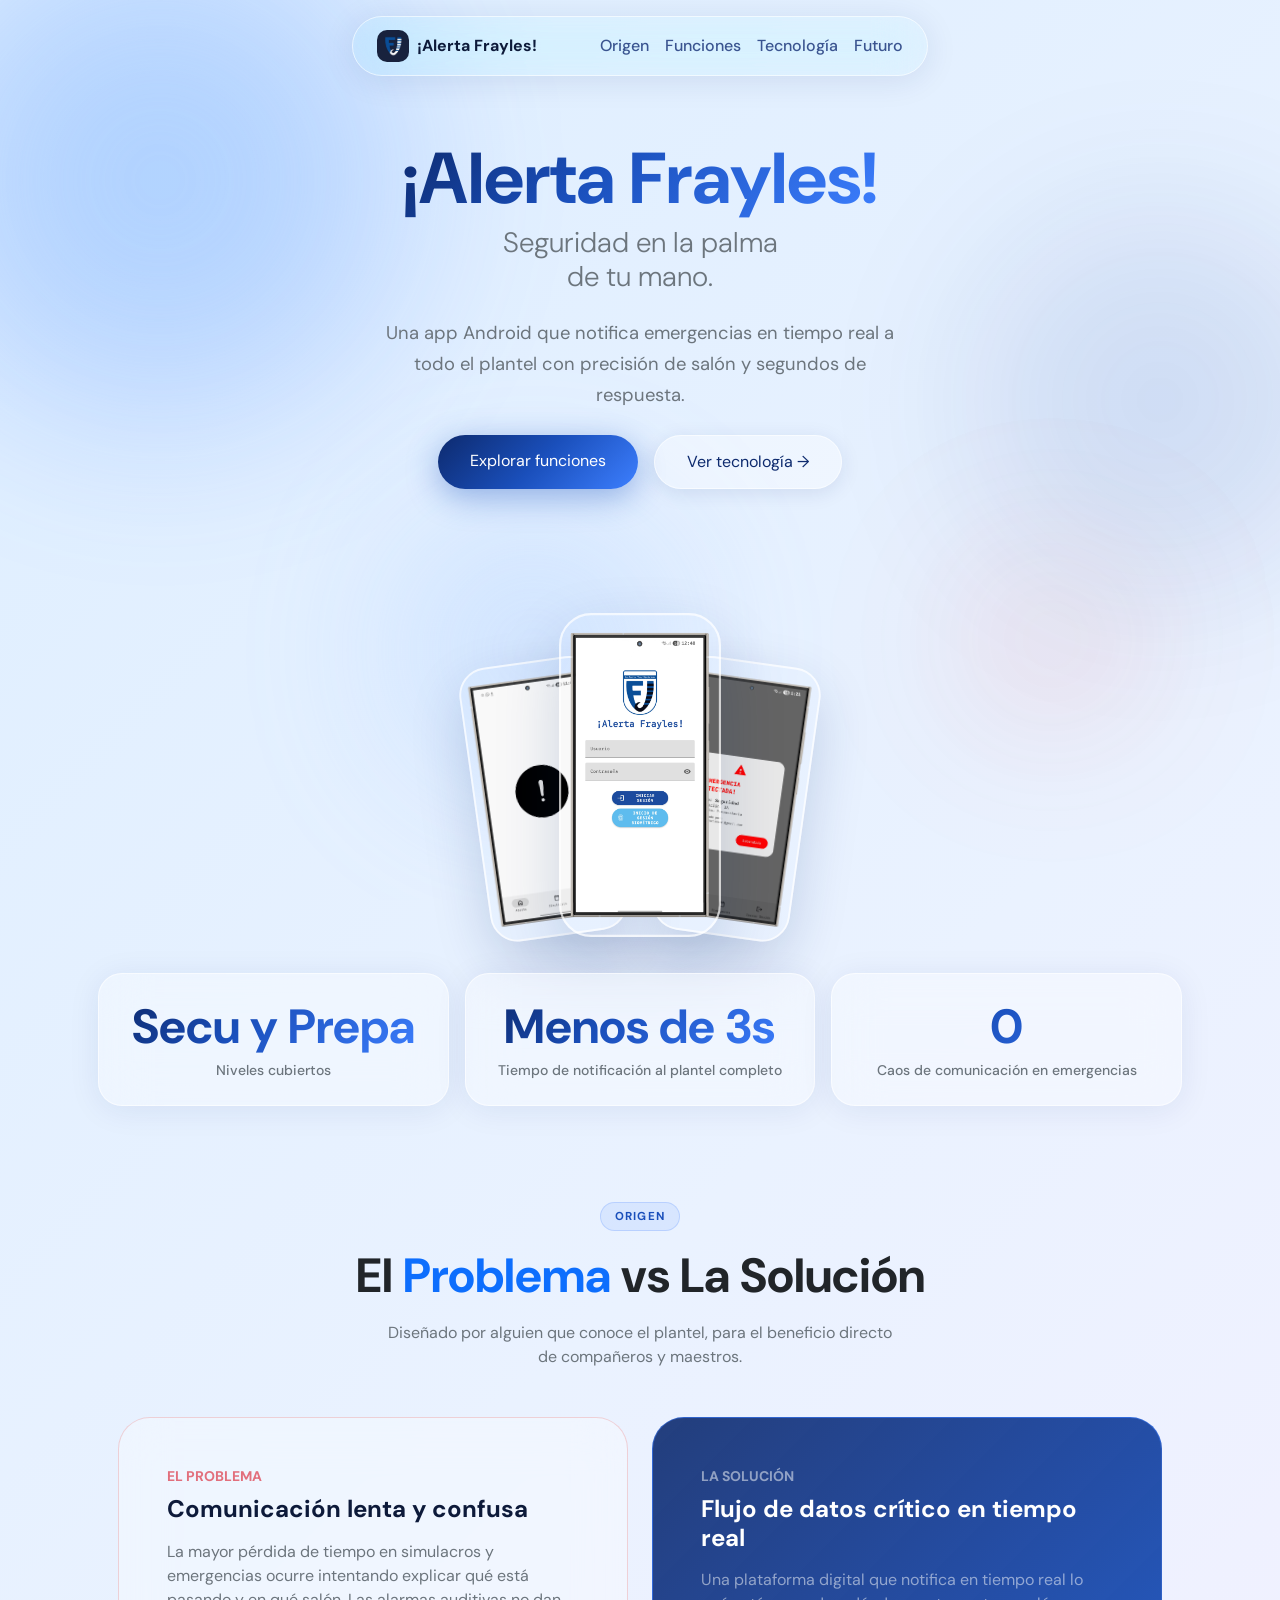
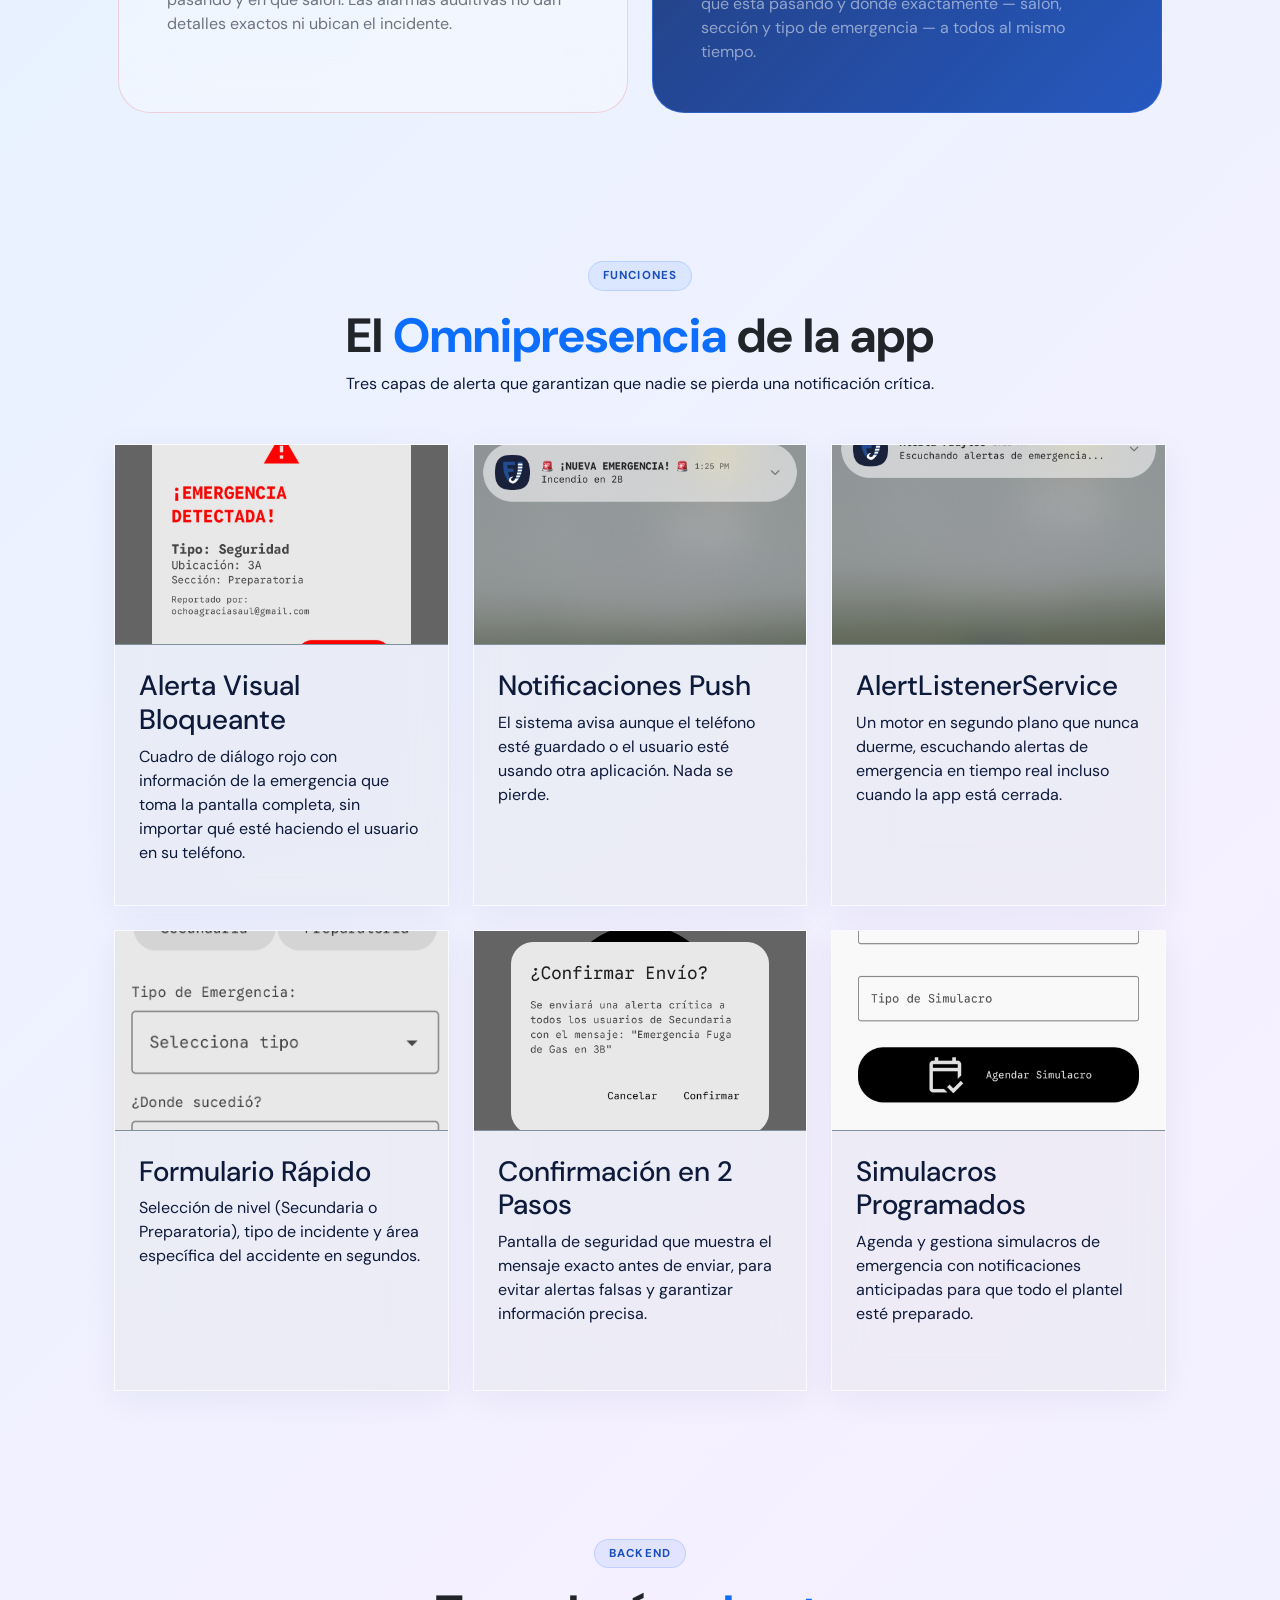
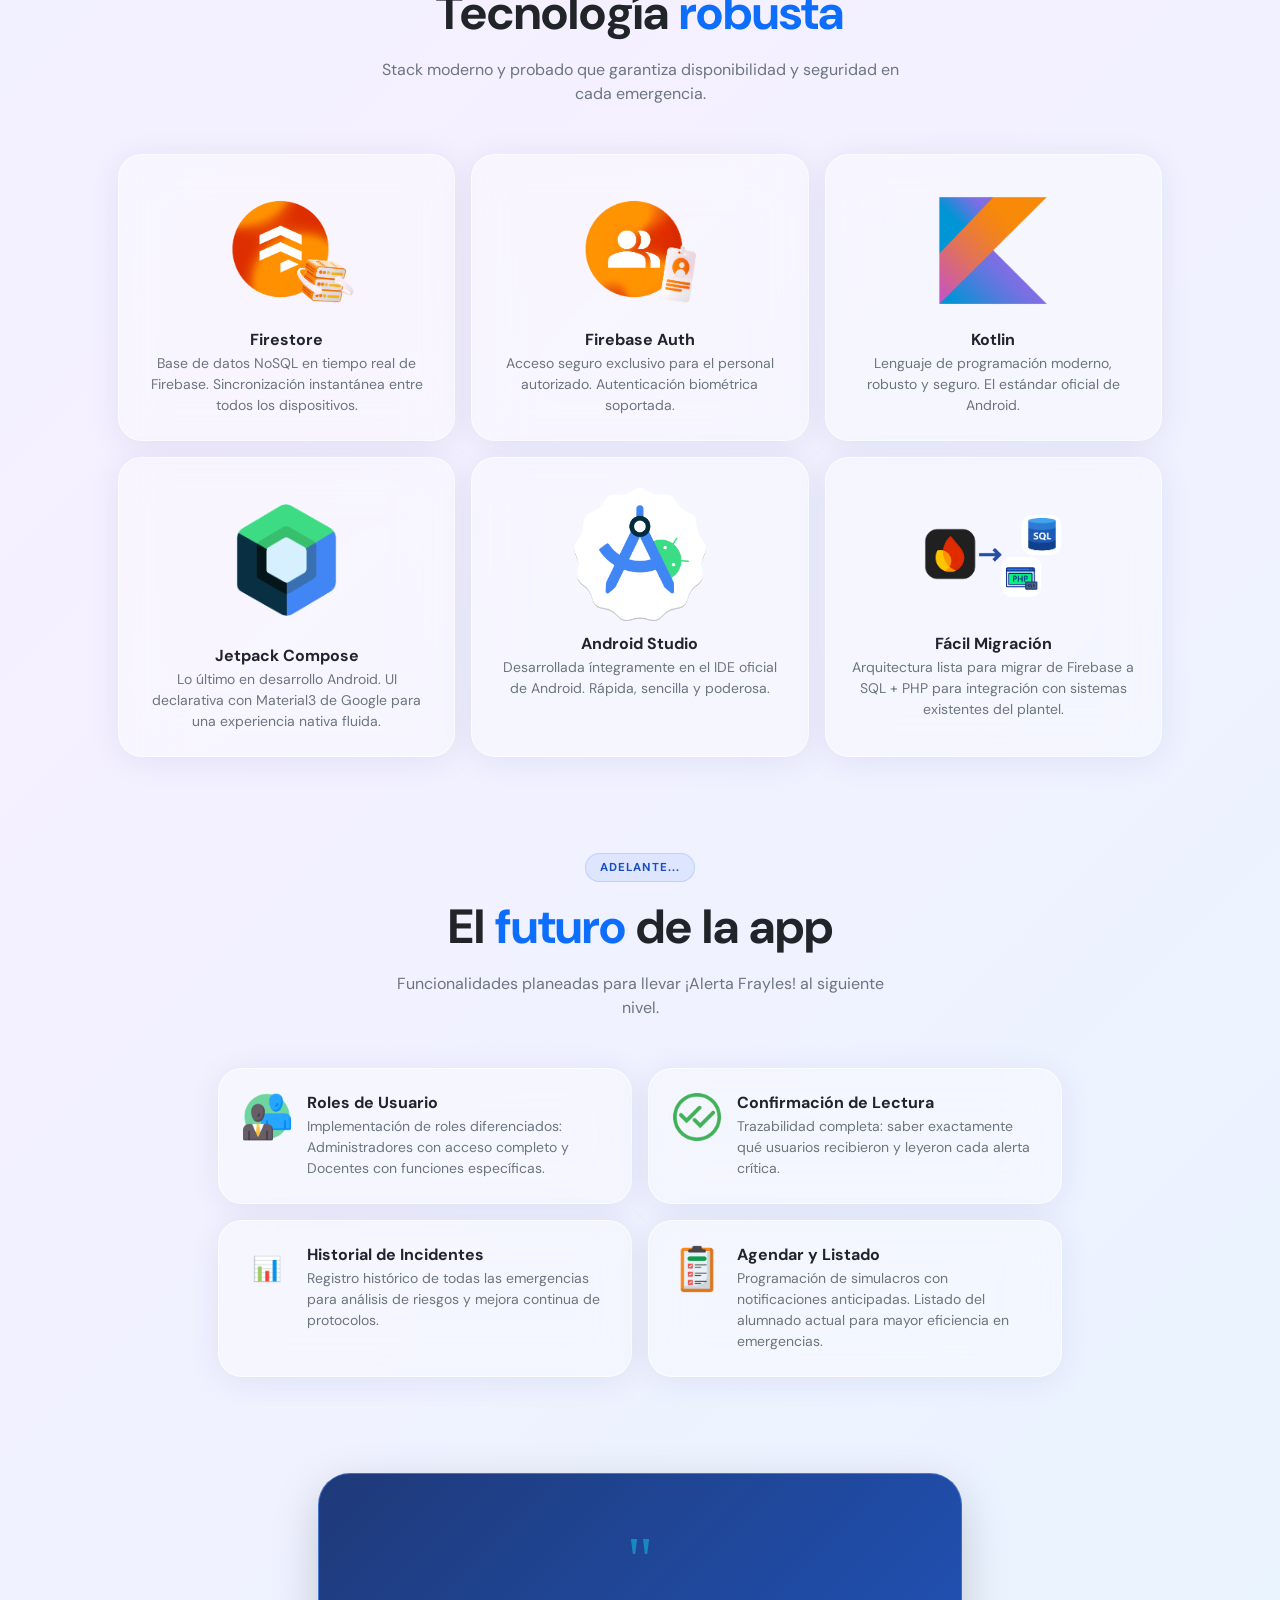
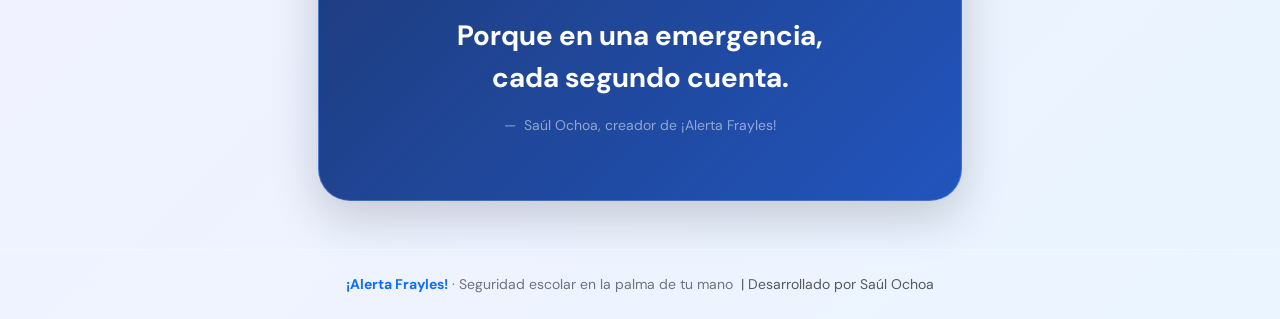
==== index.html @ e6984403 "Add files via upload" ====
<!DOCTYPE html>
<html lang="es">

<head>
  <meta charset="UTF-8">
  <meta name="viewport" content="width=device-width, initial-scale=1.0">
  <title>¡Alerta Frayles!</title>
  <link rel="icon" href="Recursos/FJ_ic.ico" type="image/x-icon">

  <link href="https://cdn.jsdelivr.net/npm/bootstrap@5.3.3/dist/css/bootstrap.min.css" rel="stylesheet">

  <link
    href="https://fonts.googleapis.com/css2?family=DM+Sans:ital,opsz,wght@0,9..40,300;0,9..40,400;0,9..40,500;0,9..40,700;0,9..40,900;1,9..40,300&family=Space+Mono:wght@400;700&display=swap"
    rel="stylesheet">

  <link rel="stylesheet" href="Hola.css">
</head>

<body>

  <div class="fondo-blob" aria-hidden="true">
    <div class="burbuja burbuja-1"></div>
    <div class="burbuja burbuja-2"></div>
    <div class="burbuja burbuja-3"></div>
    <div class="burbuja burbuja-4"></div>
  </div>

  <header class="container sticky-top pt-3" style="z-index: 1050; max-width: 600px;">
    <nav class="navbar navbar-expand bg-transparent nav-vidrio justify-content-between align-items-center py-2 px-4">
      <a class="navbar-brand d-flex align-items-center gap-2 fw-bold m-0 fs-6" style="color: var(--blue-deep);"
        href="#">
        <div class="icono-logo-nav text-white overflow-hidden d-inline-flex align-items-center justify-content-center">
          <img src="Recursos/logo.jpg" alt="Logo ¡Alerta Frayles!" class="w-100 h-100 object-fit-cover">
        </div>
        ¡Alerta Frayles!
      </a>
      <div class="navbar-nav gap-2 gap-sm-3">
        <a class="nav-link p-0 fs-7" href="#origen">Origen</a>
        <a class="nav-link p-0 fs-7" href="#funciones">Funciones</a>
        <a class="nav-link p-0 fs-7" href="#tecnologia">Tecnología</a>
        <a class="nav-link p-0 fs-7" href="#futuro">Futuro</a>
      </div>
    </nav>
  </header>

  <section
    class="container position-relative d-flex flex-column align-items-center justify-content-center text-center px-4"
    style="min-height: 85vh; padding-top: 60px;">
    <h1 class="display-2 fw-black tracking-tight m-0 fade-up delay-1">
      <span class="texto-marca d-block fw-bold">¡Alerta Frayles!</span>
      <span class="d-block fw-light fs-3 mt-1 text-secondary">Seguridad en la palma<br>de tu mano.</span>
    </h1>

    <p class="mx-auto my-4 text-secondary fade-up delay-2"
      style="max-width: 540px; font-size: 1.15rem; line-height: 1.7;">
      Una app Android que notifica emergencias en tiempo real a todo el plantel con precisión de salón y segundos de
      respuesta.
    </p>

    <div class="d-flex flex-wrap gap-3 justify-content-center mb-5 fade-up delay-3">
      <a href="#funciones" class="boton-primario">Explorar funciones</a>
      <a href="#tecnologia" class="boton-vidrio">Ver tecnología →</a>
    </div>

    <div class="hero-telefonos w-100 fade-up delay-4">
      <div class="telefono telefono-izquierda">
        <img src="Recursos/screen_home.png" alt="Pantalla de inicio de sesión" class="w-100 h-100 object-fit-cover">
      </div>
      <div class="telefono telefono-centro">
        <img src="Recursos/screen_login.png" alt="Pantalla de emergencia" class="w-100 h-100 object-fit-cover">
      </div>
      <div class="telefono telefono-derecha">
        <img src="Recursos/screen_alert.png" alt="Pantalla de simulacros" class="w-100 h-100 object-fit-cover">
      </div>
    </div>
  </section>

  <section class="container my-5 position-relative" id="origen">
    <div class="row g-3 px-3">
      <div class="col-md-4">
        <div class="tarjeta-vidrio text-center p-4 fade-up">
          <div class="display-5 fw-bold texto-marca">Secu y Prepa</div>
          <div class="small text-secondary fw-medium mt-1">Niveles cubiertos</div>
        </div>
      </div>
      <div class="col-md-4">
        <div class="tarjeta-vidrio text-center p-4 fade-up delay-1">
          <div class="display-5 fw-bold texto-marca">Menos de 3s</div>
          <div class="small text-secondary fw-medium mt-1">Tiempo de notificación al plantel completo</div>
        </div>
      </div>
      <div class="col-md-4">
        <div class="tarjeta-vidrio text-center p-4 fade-up delay-2">
          <div class="display-5 fw-bold texto-marca">0</div>
          <div class="small text-secondary fw-medium mt-1">Caos de comunicación en emergencias</div>
        </div>
      </div>
    </div>
  </section>

  <section class="container py-5 position-relative" style="max-width: 1100px;">
    <div class="text-center mb-5 px-3">
      <span class="etiqueta-seccion mb-3">Origen</span>
      <h2 class="fw-bold display-5 text-dark">El <span class="text-primary">Problema</span> vs La Solución</h2>
      <p class="text-secondary mx-auto mt-3" style="max-width: 520px;">Diseñado por alguien que conoce el plantel, para
        el beneficio directo de compañeros y maestros.</p>
    </div>
    <div class="row g-4 px-3">
      <div class="col-md-6">
        <div class="tarjeta-problema h-100 p-4 p-sm-5 rounded-5 position-relative overflow-hidden">

          <div class="small text-uppercase text-danger fw-bold tracking-wider mb-2" style="opacity: 0.7;">El Problema
          </div>
          <h3 class="fw-bold h4 mb-3">Comunicación lenta y confusa</h3>
          <p class="text-secondary mb-0 lh-base">La mayor pérdida de tiempo en simulacros y emergencias ocurre
            intentando explicar qué está pasando y en qué salón. Las alarmas auditivas no dan detalles exactos ni ubican
            el incidente.</p>
        </div>
      </div>
      <div class="col-md-6">
        <div class="tarjeta-solucion h-100 p-4 p-sm-5 rounded-5 position-relative overflow-hidden">

          <div class="small text-uppercase text-white-50 fw-bold tracking-wider mb-2">La Solución</div>
          <h3 class="fw-bold h4 mb-3">Flujo de datos crítico en tiempo real</h3>
          <p class="text-white-50 mb-0 lh-base">Una plataforma digital que notifica en tiempo real lo qué está pasando y
            dónde exactamente — salón, sección y tipo de emergencia — a todos al mismo tiempo.</p>
        </div>
      </div>
    </div>
  </section>

  <section id="funciones" style="padding: 60px 0;">
    <div class="seccion-funciones">
      <div class="text-center mb-5 px-3">
        <span class="etiqueta-seccion mb-3">Funciones</span>
        <h2 class="fw-bold display-5 text-dark">El <span class="text-primary">Omnipresencia</span> de la app</h2>
        <p class="descripcion-seccion">Tres capas de alerta que garantizan que nadie se pierda una notificación crítica.</p>
      </div>
      <div class="funciones-grid">

        <div class="tarjetas-funciones fade-up">
          <div class="contenedor-img-tarjeta">
            <img src="Recursos/alert.jpg" alt="Alerta Visual Bloqueante">
          </div>
          <div class="contenido-cuerpo-tarjeta">
            <h3 class="titulo-funcion">Alerta Visual Bloqueante</h3>
            <p class="descripcion-funcion">Cuadro de diálogo rojo con información de la emergencia que toma la pantalla
              completa, sin importar qué esté haciendo el usuario en su teléfono.</p>
          </div>
        </div>

        <div class="tarjetas-funciones fade-up delay-1">
          <div class="contenedor-img-tarjeta">
            <img src="Recursos/notificacion.jpg" alt="Notificaciones Push">
          </div>
          <div class="contenido-cuerpo-tarjeta">
            <h3 class="titulo-funcion">Notificaciones Push</h3>
            <p class="descripcion-funcion">El sistema avisa aunque el teléfono esté guardado o el usuario esté usando otra
              aplicación. Nada se pierde.</p>
          </div>
        </div>

        <div class="tarjetas-funciones fade-up delay-2">
          <div class="contenedor-img-tarjeta">
            <img src="Recursos/alertlistener.jpg" alt="AlertListenerService">
          </div>
          <div class="contenido-cuerpo-tarjeta">
            <h3 class="titulo-funcion">AlertListenerService</h3>
            <p class="descripcion-funcion">Un motor en segundo plano que nunca duerme, escuchando alertas de emergencia en
              tiempo real incluso cuando la app está cerrada.</p>
          </div>
        </div>

        <div class="tarjetas-funciones fade-up delay-3">
          <div class="contenedor-img-tarjeta">
            <img src="Recursos/formulario.jpg" alt="Formulario Rápido">
          </div>
          <div class="contenido-cuerpo-tarjeta">
            <h3 class="titulo-funcion">Formulario Rápido</h3>
            <p class="descripcion-funcion">Selección de nivel (Secundaria o Preparatoria), tipo de incidente y área específica
              del accidente en segundos.</p>
          </div>
        </div>

        <div class="tarjetas-funciones fade-up delay-4">
          <div class="contenedor-img-tarjeta">
            <img src="Recursos/confirmación.jpg" alt="Confirmación en 2 Pasos">
          </div>
          <div class="contenido-cuerpo-tarjeta">
            <h3 class="titulo-funcion">Confirmación en 2 Pasos</h3>
            <p class="descripcion-funcion">Pantalla de seguridad que muestra el mensaje exacto antes de enviar, para evitar
              alertas falsas y garantizar información precisa.</p>
          </div>
        </div>

        <div class="tarjetas-funciones fade-up delay-5">
          <div class="contenedor-img-tarjeta">
            <img src="Recursos/simulacros.jpg" alt="Simulacros Programados">
          </div>
          <div class="contenido-cuerpo-tarjeta">
            <div class="comillas-cita" style="font-size: 1.5rem; display:none;"></div>
            <h3 class="titulo-funcion">Simulacros Programados</h3>
            <p class="descripcion-funcion">Agenda y gestiona simulacros de emergencia con notificaciones anticipadas para que
              todo el plantel esté preparado.</p>
          </div>
        </div>

      </div>
    </div>
  </section>

  <section class="container py-5 position-relative" id="tecnologia" style="max-width: 1100px;">
    <div class="text-center mb-5 px-3">
      <span class="etiqueta-seccion mb-3">Backend</span>
      <h2 class="fw-bold display-5 text-dark">Tecnología <span class="text-primary">robusta</span></h2>
      <p class="text-secondary mx-auto mt-3" style="max-width: 520px;">Stack moderno y probado que garantiza
        disponibilidad y seguridad en cada emergencia.</p>
    </div>
    <div class="row g-3 px-3">
      <div class="col-md-4">
        <div class="tarjeta-vidrio text-center p-4 h-100 fade-up">
          <span class="fs-1 d-block mb-2">
            <img src="Recursos/firestore-hero_1x.png" class="w-50 h-50" object-fit-cover>
          </span>
          <h3 class="h6 fw-bold text-dark mb-1">Firestore</h3>
          <p class="small text-secondary mb-0">Base de datos NoSQL en tiempo real de Firebase. Sincronización
            instantánea entre todos los dispositivos.</p>
        </div>
      </div>
      <div class="col-md-4">
        <div class="tarjeta-vidrio text-center p-4 h-100 fade-up delay-1">
          <span class="fs-1 d-block mb-2">
            <img src="Recursos/auth-hero_1x_upscayl_4x_upscayl-standard-4x.png" class="w-50 h-50" object-fit-cover>
          </span>
          <h3 class="h6 fw-bold text-dark mb-1">Firebase Auth</h3>
          <p class="small text-secondary mb-0">Acceso seguro exclusivo para el personal autorizado. Autenticación
            biométrica soportada.</p>
        </div>
      </div>
      <div class="col-md-4">
        <div class="tarjeta-vidrio text-center p-4 h-100 fade-up delay-2">
          <span class="fs-1 d-block mb-2">
            <img src="Recursos/Kotlin_Icon_V2.png" class="w-50 h-50" object-fit-cover>
          </span>
          <h3 class="h6 fw-bold text-dark mb-1">Kotlin</h3>
          <p class="small text-secondary mb-0">Lenguaje de programación moderno, robusto y seguro. El estándar oficial
            de Android.</p>
        </div>
      </div>
      <div class="col-md-4">
        <div class="tarjeta-vidrio text-center p-4 h-100 fade-up delay-3">
          <span class="fs-1 d-block mb-2">
            <img src="Recursos/Jetpack_Compose_logo.png" class="w-50 h-50" object-fit-cover>
          </span>
          <h3 class="h6 fw-bold text-dark mb-1">Jetpack Compose</h3>
          <p class="small text-secondary mb-0">Lo último en desarrollo Android. UI declarativa con Material3 de Google
            para una experiencia nativa fluida.</p>
        </div>
      </div>
      <div class="col-md-4">
        <div class="tarjeta-vidrio text-center p-4 h-100 fade-up delay-4">
          <span class="fs-1 d-block mb-2"><img src="Recursos/android-studio-logo.png" class="w-50 h-50"
              object-fit-cover></span>
          <h3 class="h6 fw-bold text-dark mb-1">Android Studio</h3>
          <p class="small text-secondary mb-0">Desarrollada íntegramente en el IDE oficial de Android. Rápida, sencilla
            y poderosa.</p>
        </div>
      </div>
      <div class="col-md-4">
        <div class="tarjeta-vidrio text-center p-4 h-100 fade-up delay-5">
          <span class="fs-1 d-block mb-2"><img src="Recursos/sql.png" class="w-50 h-50" object-fit-cover></span>
          <h3 class="h6 fw-bold text-dark mb-1">Fácil Migración</h3>
          <p class="small text-secondary mb-0">Arquitectura lista para migrar de Firebase a SQL + PHP para integración
            con sistemas existentes del plantel.</p>
        </div>
      </div>
    </div>
  </section>

  <section class="container py-5 position-relative" id="futuro" style="max-width: 900px;">
    <div class="text-center mb-5 px-3">
      <span class="etiqueta-seccion mb-3">Adelante...</span>
      <h2 class="fw-bold display-5 text-dark">El <span class="text-primary">futuro</span> de la app</h2>
      <p class="text-secondary mx-auto mt-3" style="max-width: 520px;">Funcionalidades planeadas para llevar ¡Alerta
        Frayles! al siguiente nivel.</p>
    </div>
    <div class="row g-3 px-3">
      <div class="col-md-6">
        <div class="tarjeta-vidrio p-4 d-flex align-items-start gap-3 h-100 fade-up">
          <div
            class="icon-box text-center flex-shrink-0">
            <img src="Recursos/rol-del-usuario.ico" class="w-100 h-100" object-fit-cover>
          </div>
          <div>
            <h3 class="h6 fw-bold text-dark mb-1">Roles de Usuario</h3>
            <p class="small text-secondary mb-0">Implementación de roles diferenciados: Administradores con acceso
              completo y Docentes con funciones específicas.</p>
          </div>
        </div>
      </div>
      <div class="col-md-6">
        <div class="tarjeta-vidrio p-4 d-flex align-items-start gap-3 h-100 fade-up delay-1">
          <div
            class="icon-box text-center flex-shrink-0">
            <img src="Recursos/confirmacion_de_lectura.ico" class="w-100 h-100" object-fit-cover>
          </div>
          <div>
            <h3 class="h6 fw-bold text-dark mb-1">Confirmación de Lectura</h3>
            <p class="small text-secondary mb-0">Trazabilidad completa: saber exactamente qué usuarios recibieron y
              leyeron cada alerta crítica.</p>
          </div>
        </div>
      </div>
      <div class="col-md-6">
        <div class="tarjeta-vidrio p-4 d-flex align-items-start gap-3 h-100 fade-up delay-2">
          <div
            class="icon-box text-center flex-shrink-0">
            📊</div>
          <div>
            <h3 class="h6 fw-bold text-dark mb-1">Historial de Incidentes</h3>
            <p class="small text-secondary mb-0">Registro histórico de todas las emergencias para análisis de riesgos y
              mejora continua de protocolos.</p>
          </div>
        </div>
      </div>
      <div class="col-md-6">
        <div class="tarjeta-vidrio p-4 d-flex align-items-start gap-3 h-100 fade-up delay-3">
          <div
            class="icon-box text-center flex-shrink-0">
            <img src="Recursos/agenda.ico" class="w-100 h-100" object-fit-cover>
          </div>
          <div>
            <h3 class="h6 fw-bold text-dark mb-1">Agendar y Listado</h3>
            <p class="small text-secondary mb-0">Programación de simulacros con notificaciones anticipadas. Listado del
              alumnado actual para mayor eficiencia en emergencias.</p>
          </div>
        </div>
      </div>
    </div>
  </section>

  <section class="container py-5 text-center position-relative" style="max-width: 700px;">
    <div class="cta-cita p-5 mx-3 text-white shadow-lg fade-up">
      <div class="display-3 text-info opacity-50 font-serif line-height-1" style="font-family: Georgia, serif;">"</div>
      <blockquote class="blockquote fs-3 fw-bold my-3 text-white border-0 p-0">
        Porque en una emergencia,<br>cada segundo cuenta.
      </blockquote>
      <figcaption class="blockquote-footer text-white-50 mt-3 border-0">
        Saúl Ochoa, creador de ¡Alerta Frayles!
      </figcaption>
    </div>
  </section>

  <footer
    class="border-top border-white border-opacity-25 py-4 text-center position-relative bg-white bg-opacity-10 text-secondary"
    style="z-index: 1;">
    <div class="container d-flex flex-wrap justify-content-center gap-2 small">
      <div><span class="fw-bold text-primary">¡Alerta Frayles!</span> · Seguridad escolar en la palma de tu mano</div>
      <div class="text-muted">| Desarrollado por Saúl Ochoa</div>
    </div>
  </footer>

  <script src="https://cdn.jsdelivr.net/npm/bootstrap@5.3.3/dist/js/bootstrap.bundle.min.js"></script>
  <script src="main.js"></script>
</body>

</html>
---- Hola.css ----
:root {
  --azul-profundo: #0d2a6e;
  --azul-normal: #1a4fbb;
  --azul-bajo: #3d7fff;
  --azul-cielo: #7ab4ff;
  --texto-principal: #0d1a3a;
  --texto-bajo: #3a5490;
}

body {
  font-family: 'DM Sans', sans-serif;
  background: linear-gradient(135deg, #ddeeff 0%, #eaf2ff 30%, #f5f0ff 60%, #e8f4ff 100%);
  color: var(--texto-principal);
  min-height: 100vh;
  overflow-x: hidden;
}

/* FONDO DE BURBUJAS */
.fondo-blob {
  position: fixed;
  inset: 0;
  z-index: 0;
  pointer-events: none;
  overflow: hidden;
}

.burbuja {
  position: absolute;
  border-radius: 50%;
  filter: blur(80px);
  opacity: 0.55;
  animation: flotarBurbuja 14s ease-in-out infinite alternate;
}

.burbuja-1 {
  width: 520px;
  height: 520px;
  background: radial-gradient(circle, #7ab4ff 0%, #3d7fff55 60%);
  top: -80px;
  left: -100px;
  animation-duration: 16s;
}

.burbuja-2 {
  width: 400px;
  height: 400px;
  background: radial-gradient(circle, #1a4fbb44 0%, #0d2a6e22 70%);
  top: 200px;
  right: -80px;
  animation-duration: 12s;
  animation-delay: -5s;
}

.burbuja-3 {
  width: 300px;
  height: 300px;
  background: radial-gradient(circle, #b3d1ff 0%, #7ab4ff44 60%);
  bottom: 100px;
  left: 30%;
  animation-duration: 18s;
  animation-delay: -8s;
}

.burbuja-4 {
  width: 200px;
  height: 200px;
  background: radial-gradient(circle, #ff6b6b33 0%, #e5393533 60%);
  top: 60%;
  right: 10%;
  animation-duration: 10s;
  animation-delay: -3s;
}

@keyframes flotarBurbuja {
  0% {
    transform: translate(0, 0) scale(1);
  }

  100% {
    transform: translate(30px, 40px) scale(1.08);
  }
}

/* LiquiGlass */
.nav-vidrio {
  background: rgba(255, 255, 255, 0.28);
  backdrop-filter: blur(24px) saturate(200%);
  -webkit-backdrop-filter: blur(24px) saturate(200%);
  border: 1.5px solid rgba(255, 255, 255, 0.6);
  box-shadow: 0 4px 32px rgba(13, 42, 110, 0.10);
  border-radius: 100px;
  padding: 12px 28px;
}

.tarjeta-vidrio {
  background: rgba(255, 255, 255, 0.35);
  backdrop-filter: blur(24px);
  -webkit-backdrop-filter: blur(24px);
  border: 1.5px solid rgba(255, 255, 255, 0.6);
  box-shadow: 0 4px 32px rgba(13, 42, 110, 0.08);
  border-radius: 24px;
  transition: transform 0.3s cubic-bezier(.34, 1.56, .64, 1), box-shadow 0.3s;
}

.tarjeta-vidrio:hover {
  transform: translateY(-6px) scale(1.01);
  box-shadow: 0 20px 60px rgba(0, 76, 255, 0.15);
}

.icono-logo-nav {
  width: 32px;
  height: 32px;
  border-radius: 10px;
  display: inline-flex;
  align-items: center;
  justify-content: center;
}

.nav-link {
  color: var(--texto-bajo) !important;
  font-weight: 500;
  transition: color 0.2s;
}

.nav-link:hover {
  color: var(--azul-normal) !important;
}

/* Heroes */
.texto-marca {
  background: linear-gradient(135deg, #0d2a6e 0%, #1a4fbb 40%, #3d7fff 100%);
  -webkit-background-clip: text;
  -webkit-text-fill-color: transparent;
  background-clip: text;
}

.boton-primario {
  padding: 14px 32px;
  border-radius: 100px;
  background: linear-gradient(135deg, #0d2a6e, #1a4fbb, #3d7fff);
  color: white;

  border: none;
  box-shadow: 0 8px 32px rgba(26, 79, 187, 0.4);
  transition: transform 0.2s, box-shadow 0.2s;
  text-decoration: none;
}

.boton-primario:hover {
  transform: translateY(-2px);
  box-shadow: 0 12px 40px rgba(26, 79, 187, 0.5);
  color: white;
}

.boton-vidrio {
  padding: 14px 32px;
  border-radius: 100px;
  background: rgba(255, 255, 255, 0.35);
  backdrop-filter: blur(16px);
  border: 1.5px solid rgba(255, 255, 255, 0.6);
  color: var(--azul-profundo);
  box-shadow: 0 4px 20px rgba(13, 42, 110, 0.10);
  transition: transform 0.2s, background 0.2s;
  text-decoration: none;
}

.boton-vidrio:hover {
  transform: translateY(-2px);
  background: rgba(255, 255, 255, 0.55);
  color: var(--azul-profundo);
}

/* telefonos */
.hero-telefonos {
  display: flex;
  justify-content: center;
  align-items: flex-end;
  position: relative;
  height: 340px;
  margin-top: 3rem;
}

.telefono {
  width: 150px;
  height: 300px;
  border-radius: 30px;
  position: absolute;
  box-shadow: 0 24px 60px rgba(13, 42, 110, 0.18);
  overflow: hidden;
  border: 2px solid rgba(255, 255, 255, 0.7);
  transition: transform 0.4s cubic-bezier(.34, 1.56, .64, 1);
}

.telefono-centro {
  transform: translateY(0) scale(1.08);
  z-index: 3;
}

.telefono-izquierda {
  transform: translateX(-100px) rotate(-8deg) translateY(24px) scale(0.92);
  z-index: 2;
}

.telefono-derecha {
  transform: translateX(100px) rotate(8deg) translateY(24px) scale(0.92);
  z-index: 2;
}

.hero-telefonos:hover .telefono-centro {
  transform: translateY(-12px) scale(1.08);
}

.hero-telefonos:hover .telefono-izquierda {
  transform: translateX(-110px) rotate(-10deg) translateY(18px) scale(0.92);
}

.hero-telefonos:hover .telefono-derecha {
  transform: translateX(110px) rotate(10deg) translateY(18px) scale(0.92);
}

/* tarjetas y funciones */
.etiqueta-seccion {
  display: inline-block;
  padding: 5px 14px;
  border-radius: 100px;
  background: rgba(61, 127, 255, 0.1);
  border: 1px solid rgba(61, 127, 255, 0.2);
  font-size: 0.72rem;
  font-weight: 700;
  color: var(--azul-normal);
  letter-spacing: 0.1em;
  text-transform: uppercase;
}

.tarjeta-problema {
  background: rgba(255, 255, 255, 0.3);
  backdrop-filter: blur(24px);
  border: 1.5px solid rgba(229, 57, 53, 0.2);
}

.tarjeta-solucion {
  background: linear-gradient(135deg, rgba(13, 42, 110, 0.9) 0%, rgba(26, 79, 187, 0.95) 100%);
  border: 1.5px solid rgba(61, 127, 255, 0.5);
  color: white;
}

.caja-icono-img {
  width: 60px;
  height: 60px;
  border-radius: 50%;
  display: flex;
  align-items: center;
  justify-content: center;
  z-index: 10;
  backdrop-filter: blur(8px);

}

.seccion-funciones {
  padding: 40px 24px;
  max-width: 1100px;
  margin: 0 auto;
}

.funciones-grid {
  display: grid;
  grid-template-columns: repeat(3, 1fr);
  grid-auto-rows: 1fr;
  gap: 24px;
  align-items: stretch;
}

.tarjetas-funciones {
  border-radius: var(--radius-xl);
  background: rgba(255, 255, 255, 0.25);
  backdrop-filter: blur(24px);
  border: 1.5px solid rgba(255, 255, 255, 0.5);
  box-shadow: 0 8px 32px rgba(13, 42, 110, 0.06);
  transition: transform 0.3s cubic-bezier(.34, 1.56, .64, 1), box-shadow 0.3s;
  position: relative;
  overflow: hidden;
  display: flex;
  flex-direction: column;
  min-height: 420px;
}

.tarjetas-funciones:hover {
  transform: translateY(-6px);
  box-shadow: 0 20px 50px rgba(13, 42, 110, 0.12);
}

.contenedor-img-tarjeta {
  width: 100%;
  height: 200px;
  background: #8fa0af;
  display: flex;
  align-items: center;
  justify-content: center;
  overflow: hidden;
  border-bottom: 1px solid rgba(0, 0, 0, 0.1);
}

@media (max-width: 991px) {
  .funciones-grid {
    grid-template-columns: repeat(auto-fit, minmax(240px, 1fr));
    grid-auto-rows: auto;
  }
  .tarjetas-funciones {
    min-height: auto;
  }
  .contenedor-img-tarjeta {
    height: clamp(140px, 22vw, 200px);
  }
}

.contenedor-img-tarjeta img {
  width: 100%;
  height: 100%;
  object-fit: cover;
}


.contenido-cuerpo-tarjeta {
  padding: 24px;
  background: rgba(20, 28, 45, 0.04);
  flex-grow: 1;
  display: flex;
  flex-direction: column;
}

.tarjetas-funciones::before {
  content: '';
  position: absolute;
  top: 0;
  left: 0;
  right: 0;
  height: 4px;
  z-index: 5;
}

.cta-cita {
  background: linear-gradient(135deg, rgba(13, 42, 110, 0.92) 0%, rgba(26, 79, 187, 0.97) 100%);
  border: 1.5px solid rgba(122, 180, 255, 0.4);
  border-radius: 32px;
}

/* ANIMATIONS */
.fade-up {
  opacity: 0;
  transform: translateY(30px);
  animation: fadeUp 0.7s ease forwards;
}

@keyframes fadeUp {
  to {
    opacity: 1;
    transform: none;
  }
}

.delay-1 {
  animation-delay: 0.1s;
}

.delay-2 {
  animation-delay: 0.2s;
}

.delay-3 {
  animation-delay: 0.3s;
}

.delay-4 {
  animation-delay: 0.4s;
}

.delay-5 {
  animation-delay: 0.5s;
}

/* ICON BOX */
.icon-box {
  width: 48px;
  height: 48px ;
  border-radius: 12px;
  display: flex;
  align-items: center;
  justify-content: center;
  flex-shrink: 0;
  font-size: 24px;
}
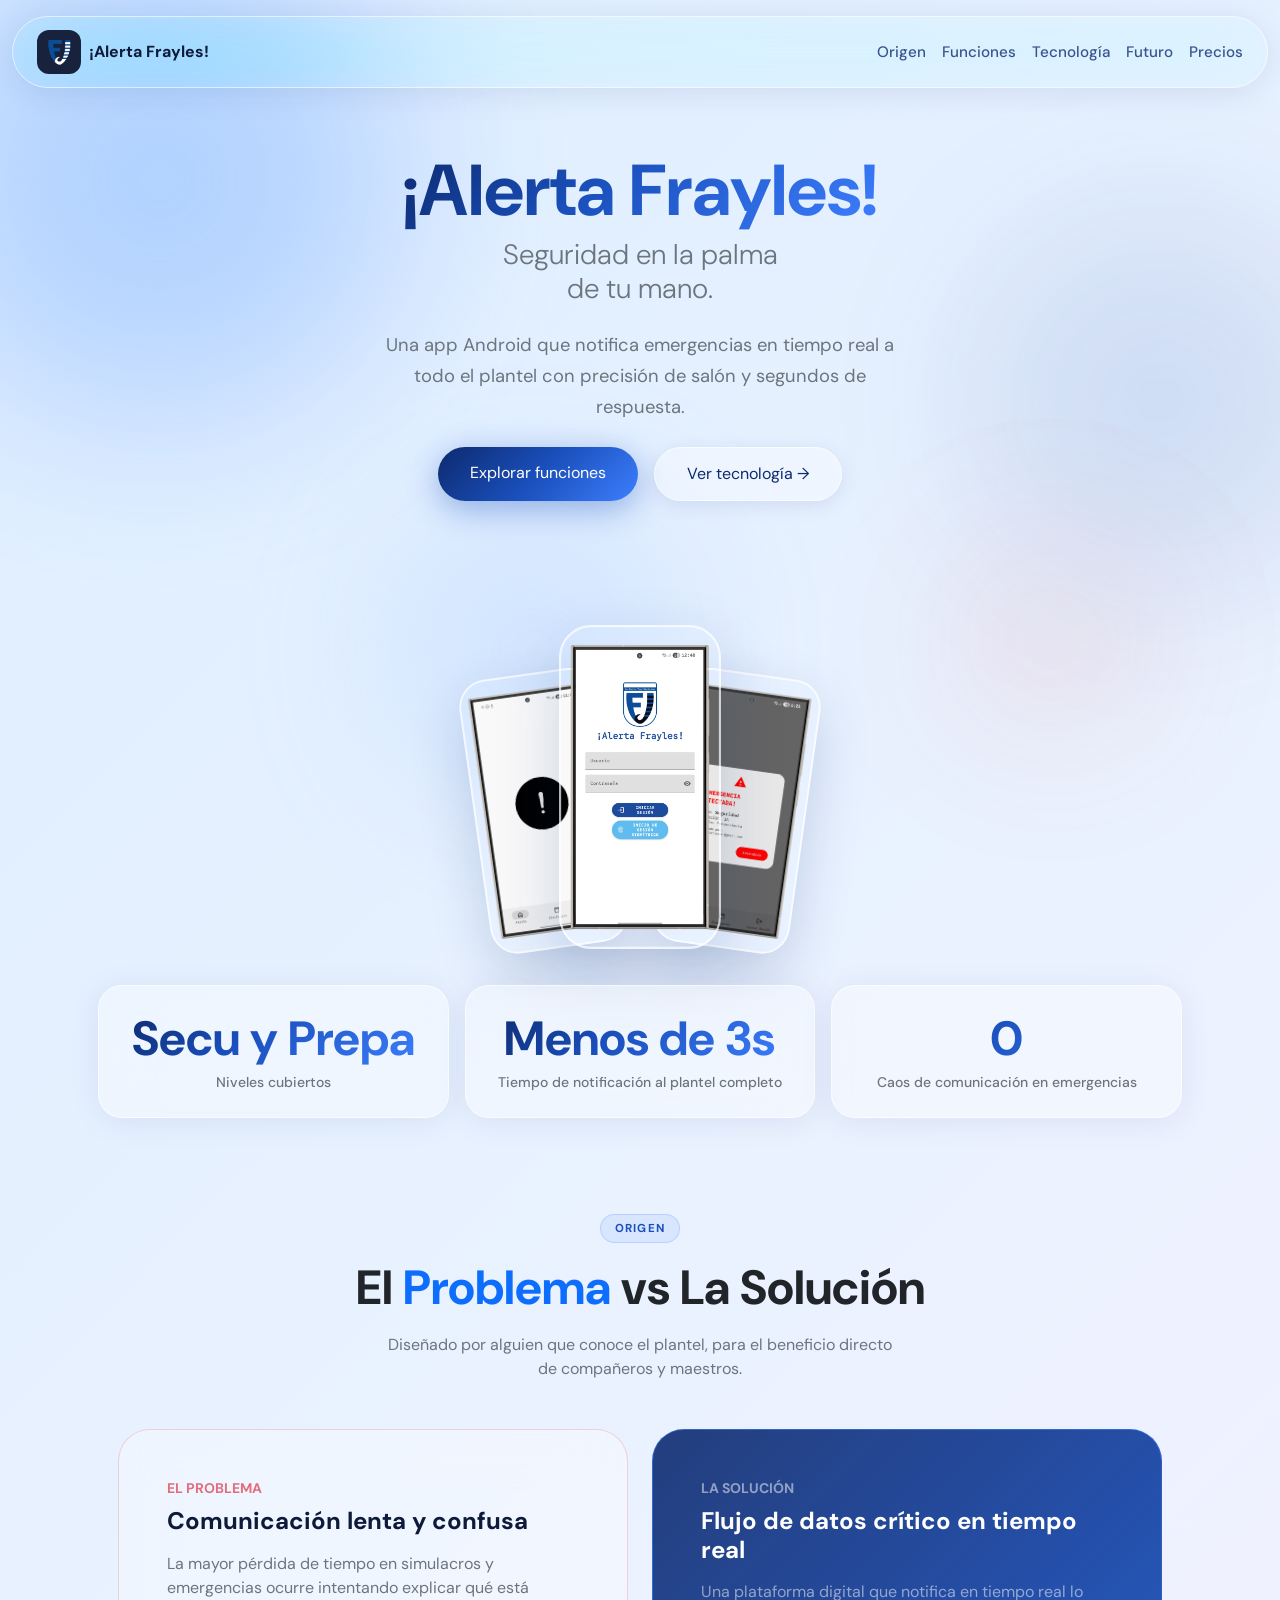
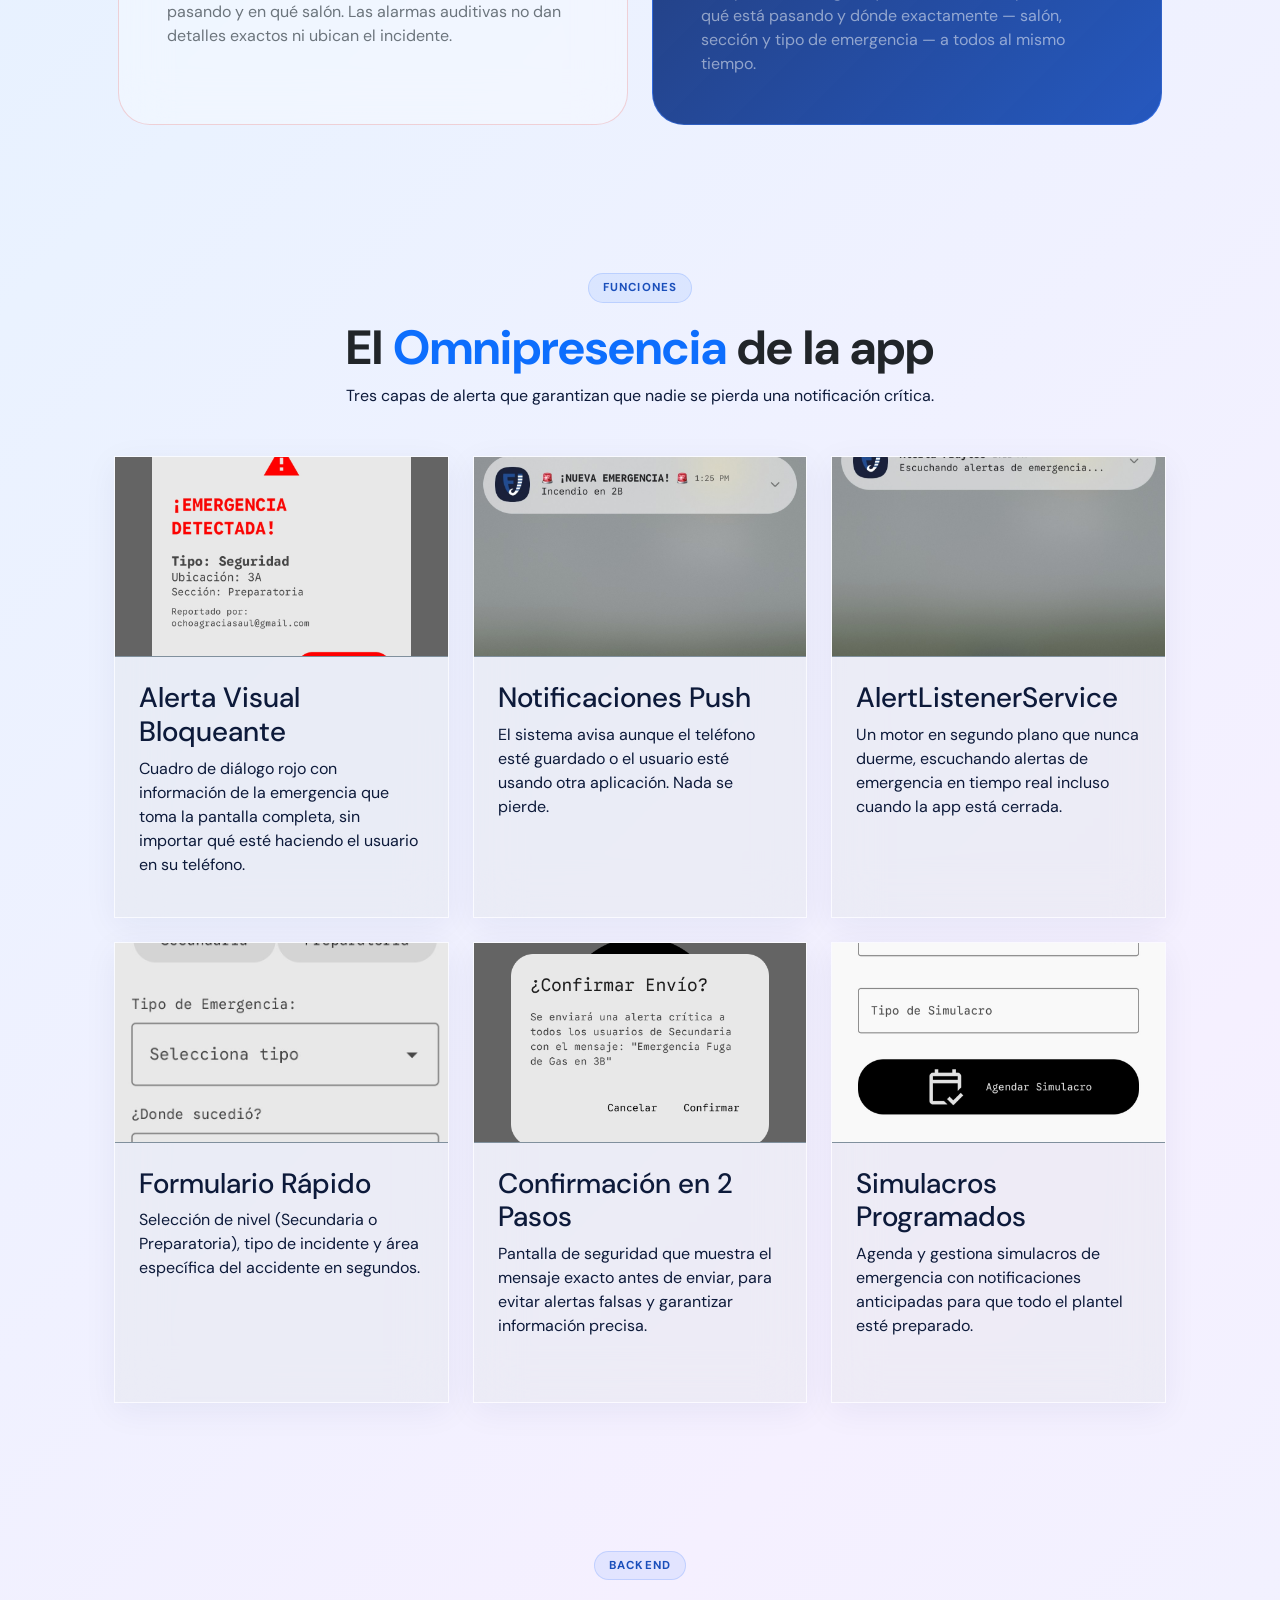
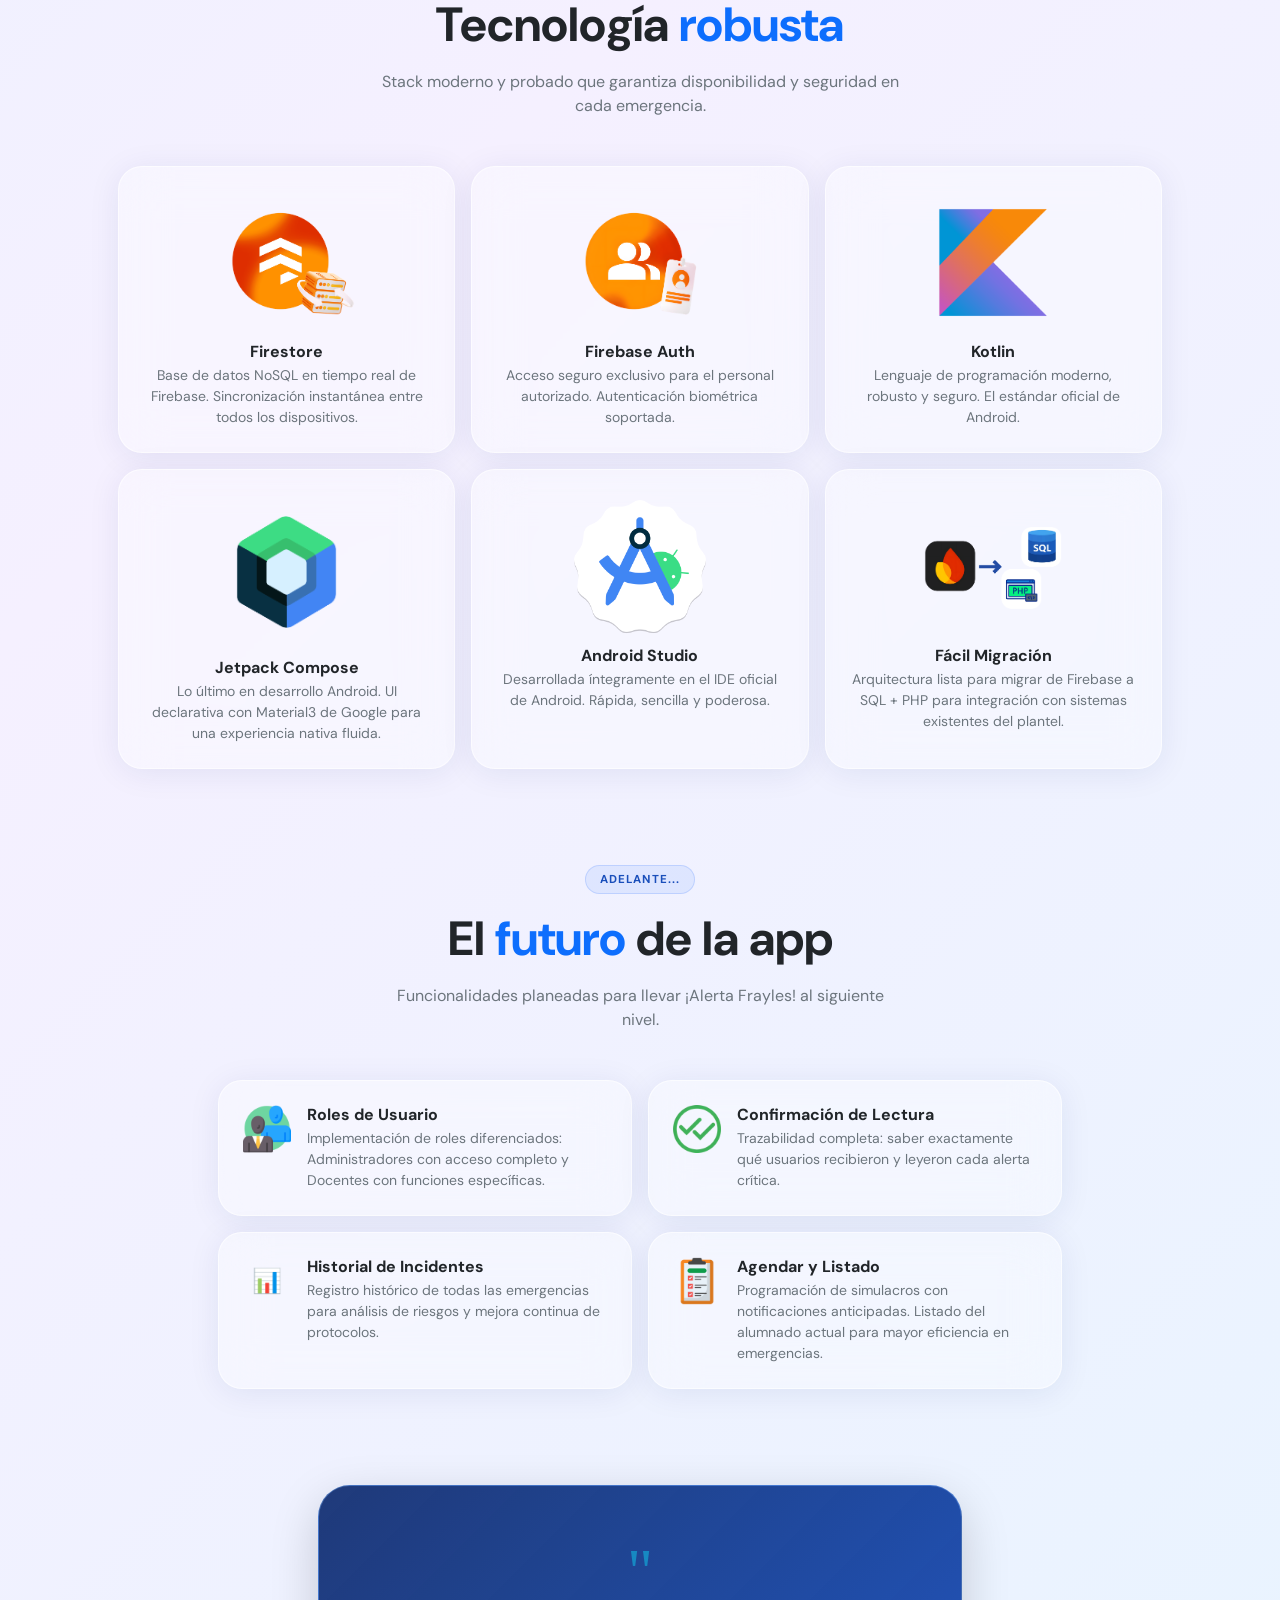
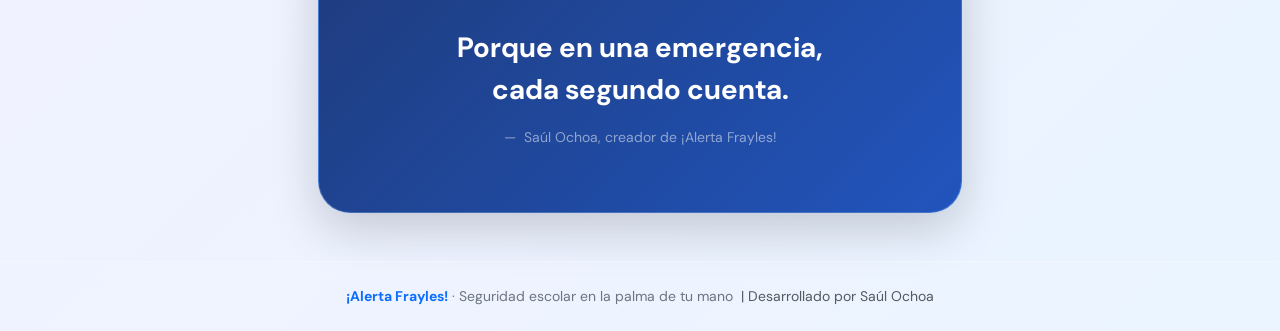
==== commit 42bf548f: "Add files via upload" ====
--- a/index.html
+++ b/index.html
@@ -25,9 +25,9 @@
     <div class="burbuja burbuja-4"></div>
   </div>
 
-  <header class="container sticky-top pt-3" style="z-index: 1050; max-width: 600px;">
+<header class="container-fluid sticky-top pt-3" style="z-index: 1050;">
     <nav class="navbar navbar-expand bg-transparent nav-vidrio justify-content-between align-items-center py-2 px-4">
-      <a class="navbar-brand d-flex align-items-center gap-2 fw-bold m-0 fs-6" style="color: var(--blue-deep);"
+      <a class="navbar-brand d-flex align-items-center gap-2 fw-bold me-4 fs-6" style="color: var(--blue-deep);"
         href="#">
         <div class="icono-logo-nav text-white overflow-hidden d-inline-flex align-items-center justify-content-center">
           <img src="Recursos/logo.jpg" alt="Logo ¡Alerta Frayles!" class="w-100 h-100 object-fit-cover">
@@ -39,6 +39,7 @@
         <a class="nav-link p-0 fs-7" href="#funciones">Funciones</a>
         <a class="nav-link p-0 fs-7" href="#tecnologia">Tecnología</a>
         <a class="nav-link p-0 fs-7" href="#futuro">Futuro</a>
+        <a class="nav-link p-0 fs-7" href="Precios.html">Precios</a>
       </div>
     </nav>
   </header>
@@ -134,7 +135,8 @@
       <div class="text-center mb-5 px-3">
         <span class="etiqueta-seccion mb-3">Funciones</span>
         <h2 class="fw-bold display-5 text-dark">El <span class="text-primary">Omnipresencia</span> de la app</h2>
-        <p class="descripcion-seccion">Tres capas de alerta que garantizan que nadie se pierda una notificación crítica.</p>
+        <p class="descripcion-seccion">Tres capas de alerta que garantizan que nadie se pierda una notificación crítica.
+        </p>
       </div>
       <div class="funciones-grid">
 
@@ -155,7 +157,8 @@
           </div>
           <div class="contenido-cuerpo-tarjeta">
             <h3 class="titulo-funcion">Notificaciones Push</h3>
-            <p class="descripcion-funcion">El sistema avisa aunque el teléfono esté guardado o el usuario esté usando otra
+            <p class="descripcion-funcion">El sistema avisa aunque el teléfono esté guardado o el usuario esté usando
+              otra
               aplicación. Nada se pierde.</p>
           </div>
         </div>
@@ -166,7 +169,8 @@
           </div>
           <div class="contenido-cuerpo-tarjeta">
             <h3 class="titulo-funcion">AlertListenerService</h3>
-            <p class="descripcion-funcion">Un motor en segundo plano que nunca duerme, escuchando alertas de emergencia en
+            <p class="descripcion-funcion">Un motor en segundo plano que nunca duerme, escuchando alertas de emergencia
+              en
               tiempo real incluso cuando la app está cerrada.</p>
           </div>
         </div>
@@ -177,7 +181,8 @@
           </div>
           <div class="contenido-cuerpo-tarjeta">
             <h3 class="titulo-funcion">Formulario Rápido</h3>
-            <p class="descripcion-funcion">Selección de nivel (Secundaria o Preparatoria), tipo de incidente y área específica
+            <p class="descripcion-funcion">Selección de nivel (Secundaria o Preparatoria), tipo de incidente y área
+              específica
               del accidente en segundos.</p>
           </div>
         </div>
@@ -188,7 +193,8 @@
           </div>
           <div class="contenido-cuerpo-tarjeta">
             <h3 class="titulo-funcion">Confirmación en 2 Pasos</h3>
-            <p class="descripcion-funcion">Pantalla de seguridad que muestra el mensaje exacto antes de enviar, para evitar
+            <p class="descripcion-funcion">Pantalla de seguridad que muestra el mensaje exacto antes de enviar, para
+              evitar
               alertas falsas y garantizar información precisa.</p>
           </div>
         </div>
@@ -200,7 +206,8 @@
           <div class="contenido-cuerpo-tarjeta">
             <div class="comillas-cita" style="font-size: 1.5rem; display:none;"></div>
             <h3 class="titulo-funcion">Simulacros Programados</h3>
-            <p class="descripcion-funcion">Agenda y gestiona simulacros de emergencia con notificaciones anticipadas para que
+            <p class="descripcion-funcion">Agenda y gestiona simulacros de emergencia con notificaciones anticipadas
+              para que
               todo el plantel esté preparado.</p>
           </div>
         </div>
@@ -287,8 +294,7 @@
     <div class="row g-3 px-3">
       <div class="col-md-6">
         <div class="tarjeta-vidrio p-4 d-flex align-items-start gap-3 h-100 fade-up">
-          <div
-            class="icon-box text-center flex-shrink-0">
+          <div class="icon-box text-center flex-shrink-0">
             <img src="Recursos/rol-del-usuario.ico" class="w-100 h-100" object-fit-cover>
           </div>
           <div>
@@ -300,8 +306,7 @@
       </div>
       <div class="col-md-6">
         <div class="tarjeta-vidrio p-4 d-flex align-items-start gap-3 h-100 fade-up delay-1">
-          <div
-            class="icon-box text-center flex-shrink-0">
+          <div class="icon-box text-center flex-shrink-0">
             <img src="Recursos/confirmacion_de_lectura.ico" class="w-100 h-100" object-fit-cover>
           </div>
           <div>
@@ -313,8 +318,7 @@
       </div>
       <div class="col-md-6">
         <div class="tarjeta-vidrio p-4 d-flex align-items-start gap-3 h-100 fade-up delay-2">
-          <div
-            class="icon-box text-center flex-shrink-0">
+          <div class="icon-box text-center flex-shrink-0">
             📊</div>
           <div>
             <h3 class="h6 fw-bold text-dark mb-1">Historial de Incidentes</h3>
@@ -325,8 +329,7 @@
       </div>
       <div class="col-md-6">
         <div class="tarjeta-vidrio p-4 d-flex align-items-start gap-3 h-100 fade-up delay-3">
-          <div
-            class="icon-box text-center flex-shrink-0">
+          <div class="icon-box text-center flex-shrink-0">
             <img src="Recursos/agenda.ico" class="w-100 h-100" object-fit-cover>
           </div>
           <div>
--- a/Hola.css
+++ b/Hola.css
@@ -89,7 +89,7 @@
   border: 1.5px solid rgba(255, 255, 255, 0.6);
   box-shadow: 0 4px 32px rgba(13, 42, 110, 0.10);
   border-radius: 100px;
-  padding: 12px 28px;
+  padding: 18px 36px;
 }
 
 .tarjeta-vidrio {
@@ -108,22 +108,31 @@
 }
 
 .icono-logo-nav {
-  width: 32px;
-  height: 32px;
-  border-radius: 10px;
+  width: 44px;
+  height: 44px;
+  border-radius: 12px;
   display: inline-flex;
   align-items: center;
   justify-content: center;
 }
 
 .nav-link {
-  color: var(--texto-bajo) !important;
+  color: var(--texto-bajo) ;
   font-weight: 500;
   transition: color 0.2s;
+  font-size: 0.95rem;
+  padding: 0.25rem 0.5rem;
+}
+
+.navbar-brand {
+  font-size: 1.05rem;
+  display: inline-flex;
+  align-items: center;
+  gap: 0.5rem;
 }
 
 .nav-link:hover {
-  color: var(--azul-normal) !important;
+  color: var(--azul-normal);
 }
 
 /* Heroes */
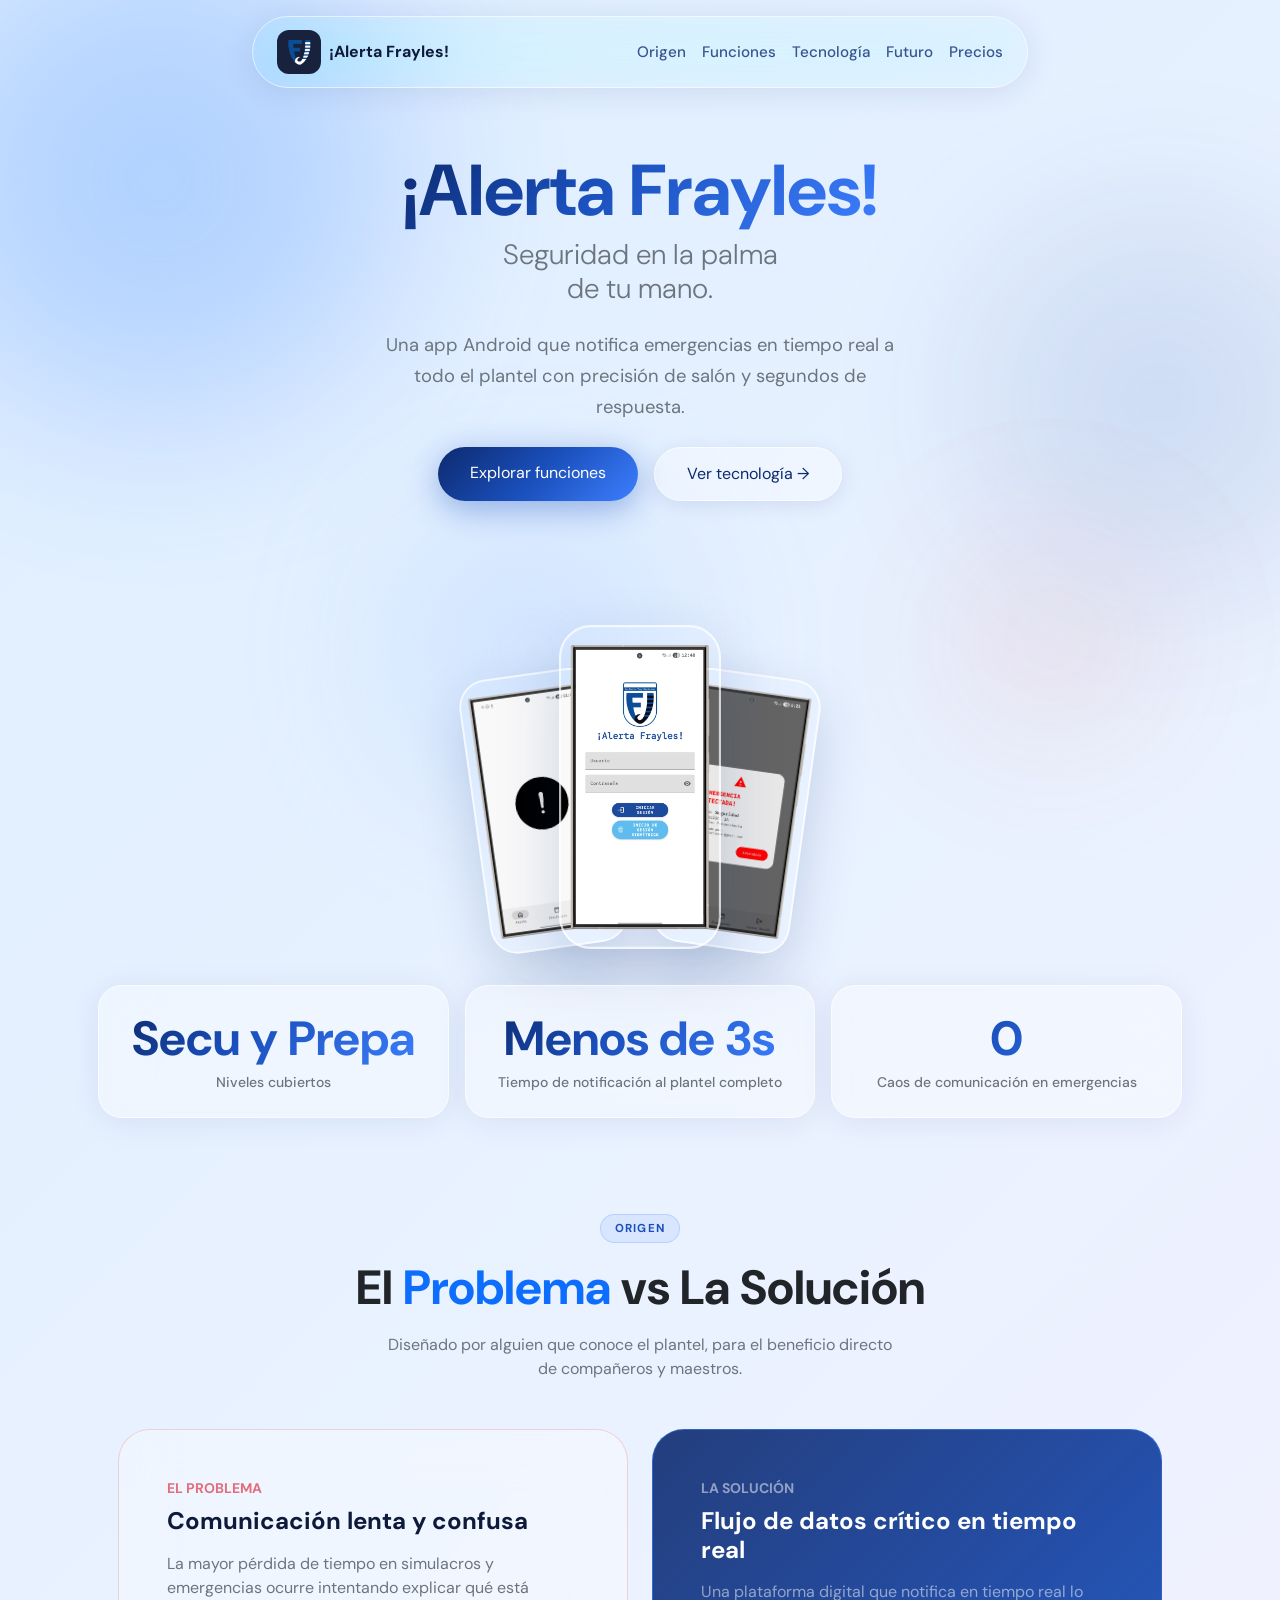
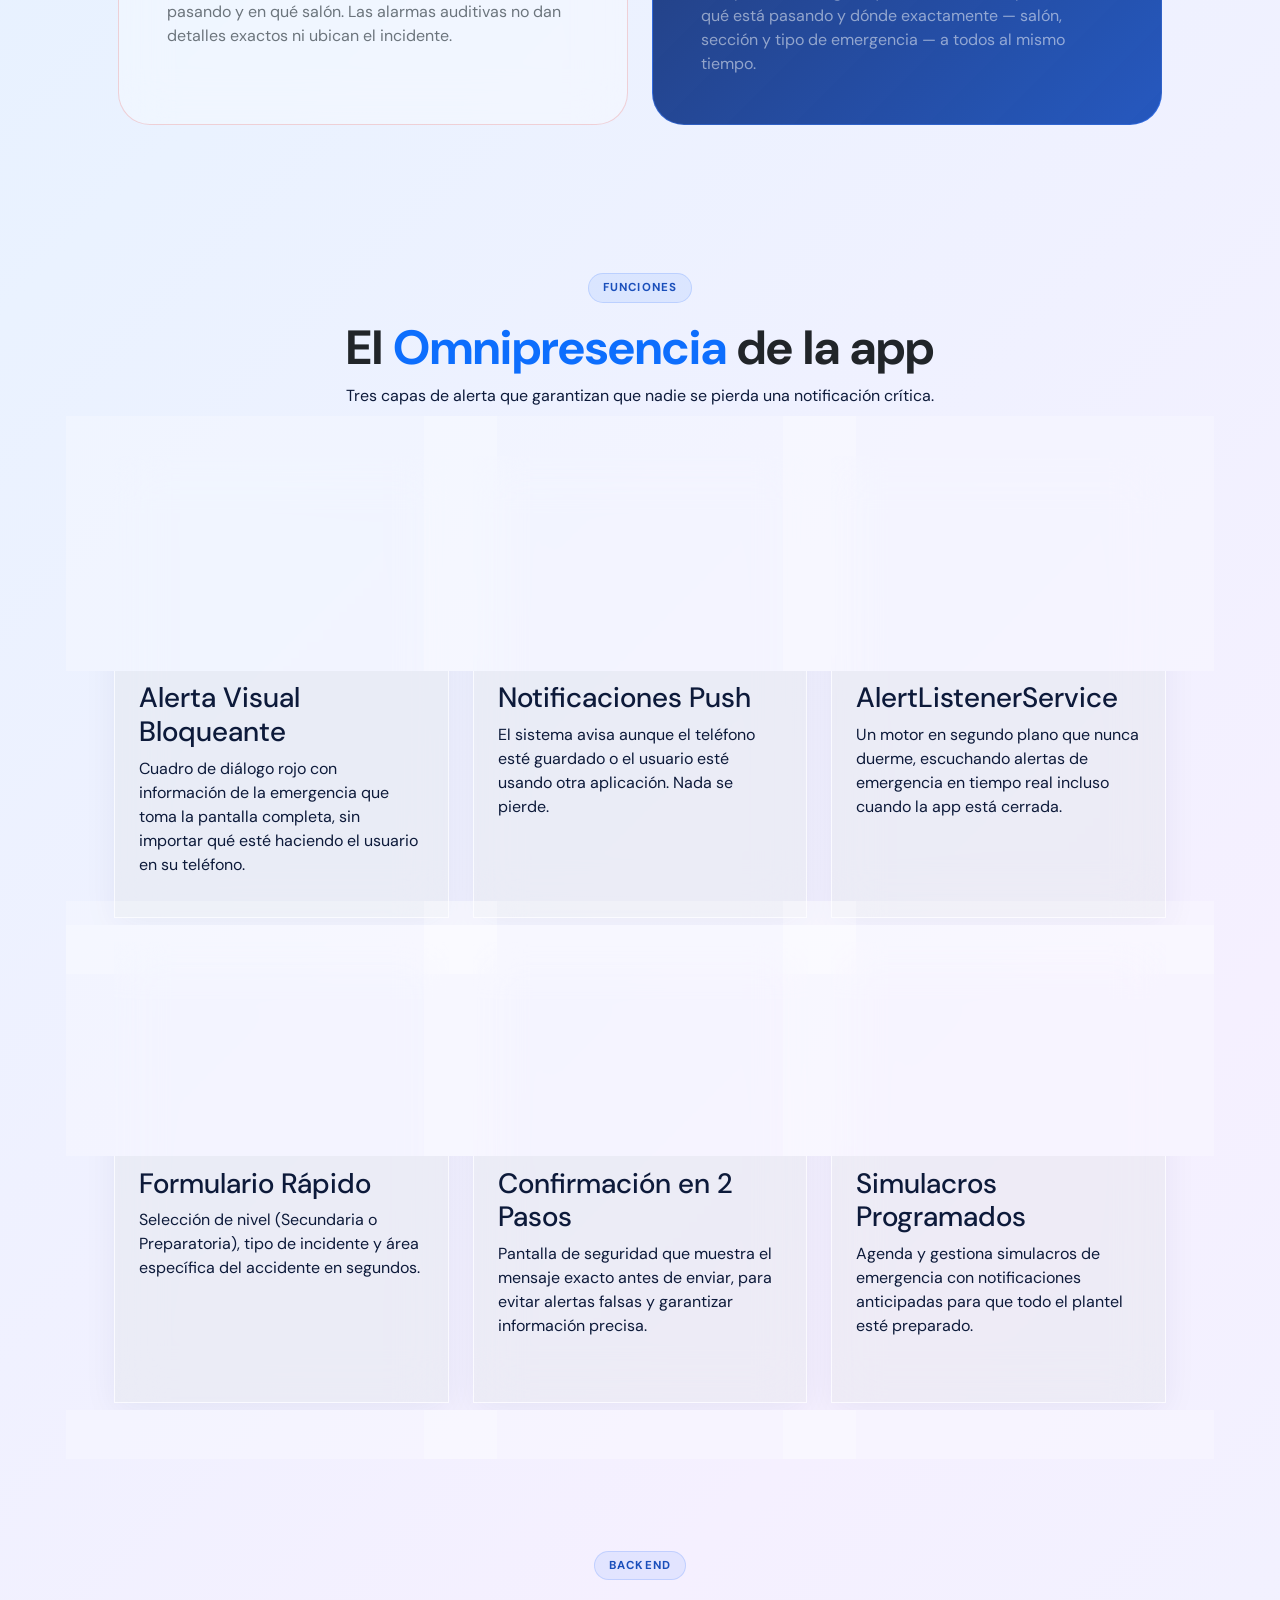
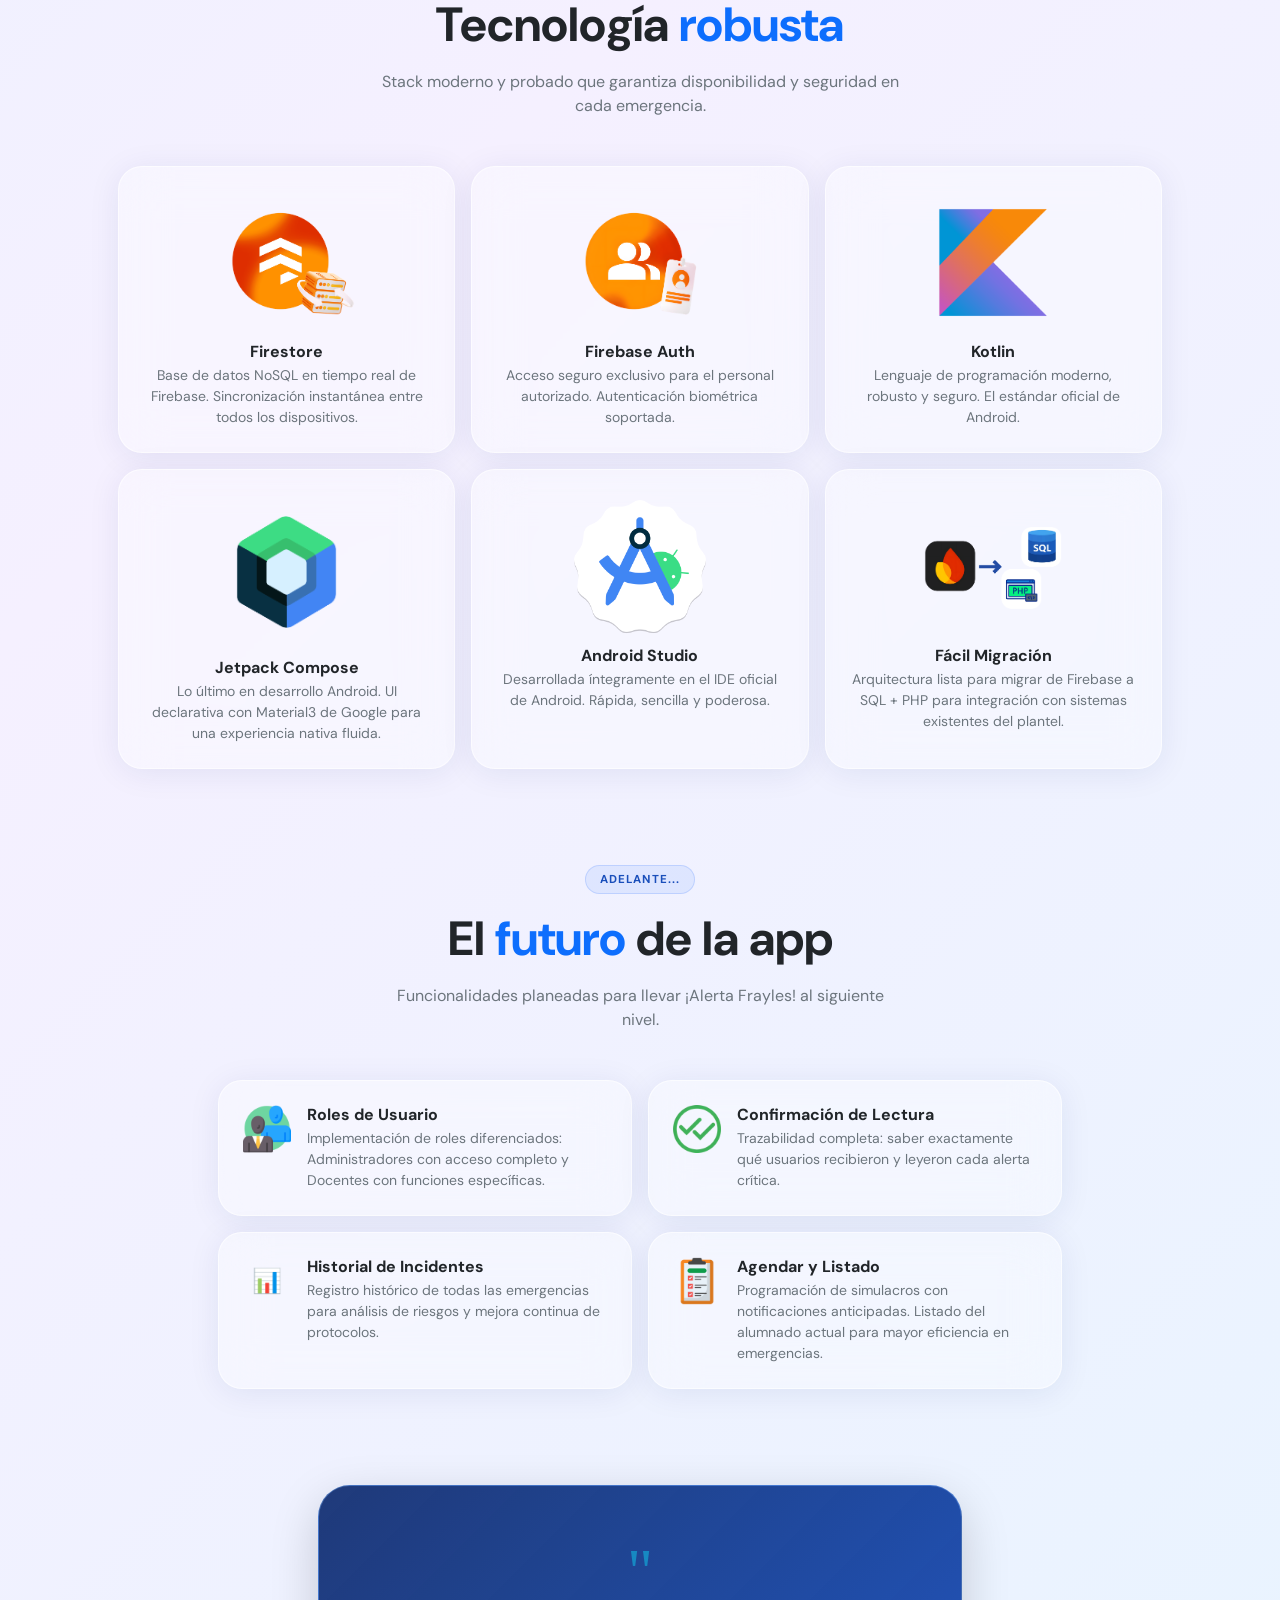
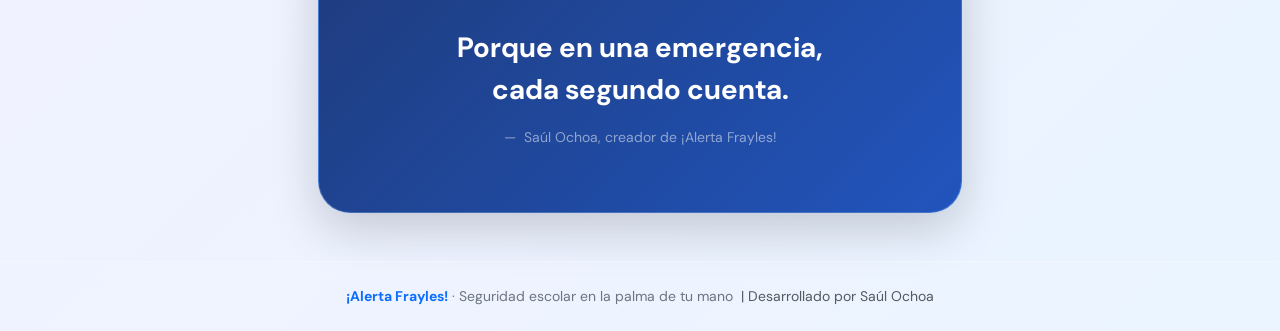
==== commit 62d8fbf7: "Add files via upload" ====
--- a/index.html
+++ b/index.html
@@ -25,24 +25,26 @@
     <div class="burbuja burbuja-4"></div>
   </div>
 
-<header class="container-fluid sticky-top pt-3" style="z-index: 1050;">
-    <nav class="navbar navbar-expand bg-transparent nav-vidrio justify-content-between align-items-center py-2 px-4">
-      <a class="navbar-brand d-flex align-items-center gap-2 fw-bold me-4 fs-6" style="color: var(--blue-deep);"
-        href="#">
-        <div class="icono-logo-nav text-white overflow-hidden d-inline-flex align-items-center justify-content-center">
-          <img src="Recursos/logo.jpg" alt="Logo ¡Alerta Frayles!" class="w-100 h-100 object-fit-cover">
-        </div>
-        ¡Alerta Frayles!
-      </a>
-      <div class="navbar-nav gap-2 gap-sm-3">
-        <a class="nav-link p-0 fs-7" href="#origen">Origen</a>
-        <a class="nav-link p-0 fs-7" href="#funciones">Funciones</a>
-        <a class="nav-link p-0 fs-7" href="#tecnologia">Tecnología</a>
-        <a class="nav-link p-0 fs-7" href="#futuro">Futuro</a>
-        <a class="nav-link p-0 fs-7" href="Precios.html">Precios</a>
-      </div>
-    </nav>
-  </header>
+    <header class="container sticky-top pt-3" style="z-index: 1050; max-width: 800px;">
+        <nav
+            class="navbar navbar-expand bg-transparent nav-vidrio justify-content-between align-items-center py-2 px-4">
+            <a class="navbar-brand d-flex align-items-center gap-2 fw-bold m-0 fs-6" style="color: var(--blue-deep);"
+                href="#">
+                <div
+                    class="icono-logo-nav text-white overflow-hidden d-inline-flex align-items-center justify-content-center">
+                    <img src="Recursos/logo.jpg" alt="Logo ¡Alerta Frayles!" class="w-100 h-100 object-fit-cover">
+                </div>
+                ¡Alerta Frayles!
+            </a>
+            <div class="navbar-nav gap-2 gap-sm-3">
+                <a class="nav-link p-0 fs-7" href="#origen">Origen</a>
+                <a class="nav-link p-0 fs-7" href="#funciones">Funciones</a>
+                <a class="nav-link p-0 fs-7" href="#tecnologia">Tecnología</a>
+                <a class="nav-link p-0 fs-7" href="#futuro">Futuro</a>
+                <a class="nav-link p-0 fs-7" href="Precios.html">Precios</a>
+            </div>
+        </nav>
+    </header>
 
   <section
     class="container position-relative d-flex flex-column align-items-center justify-content-center text-center px-4"
